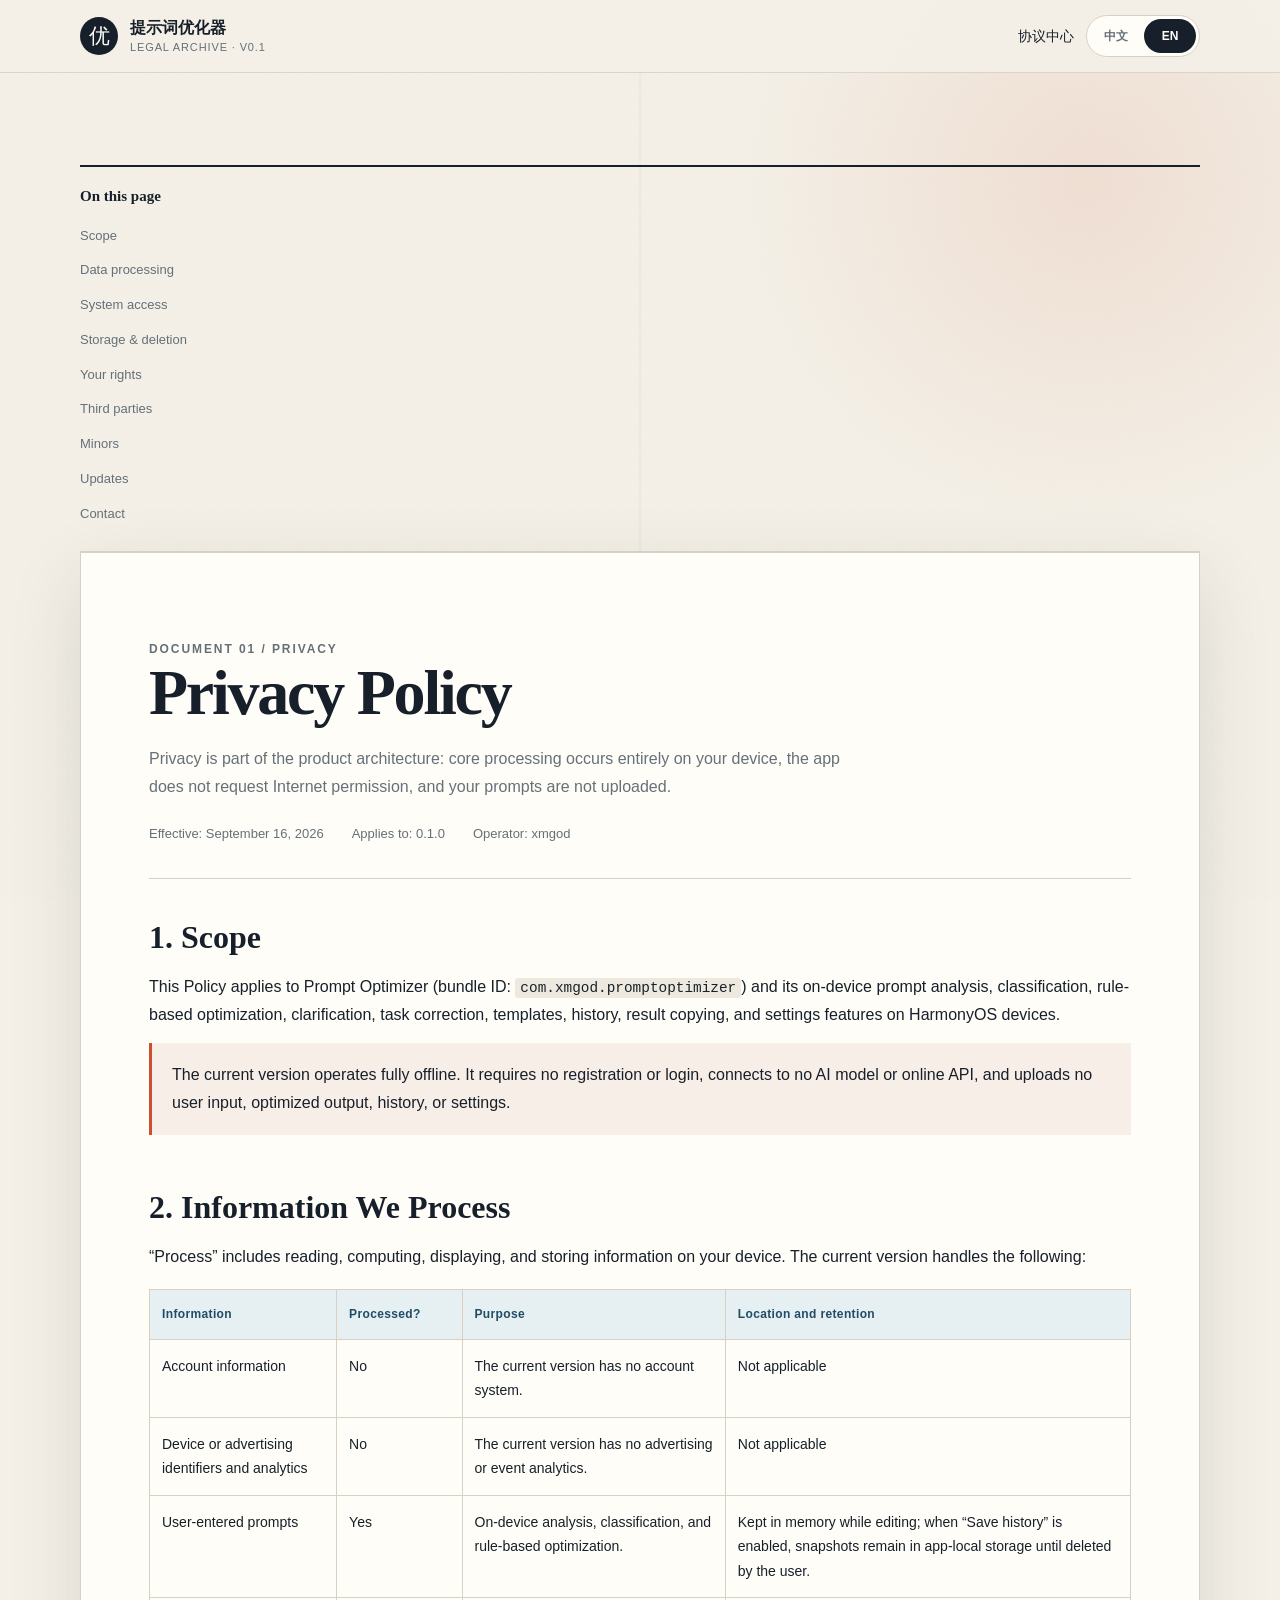
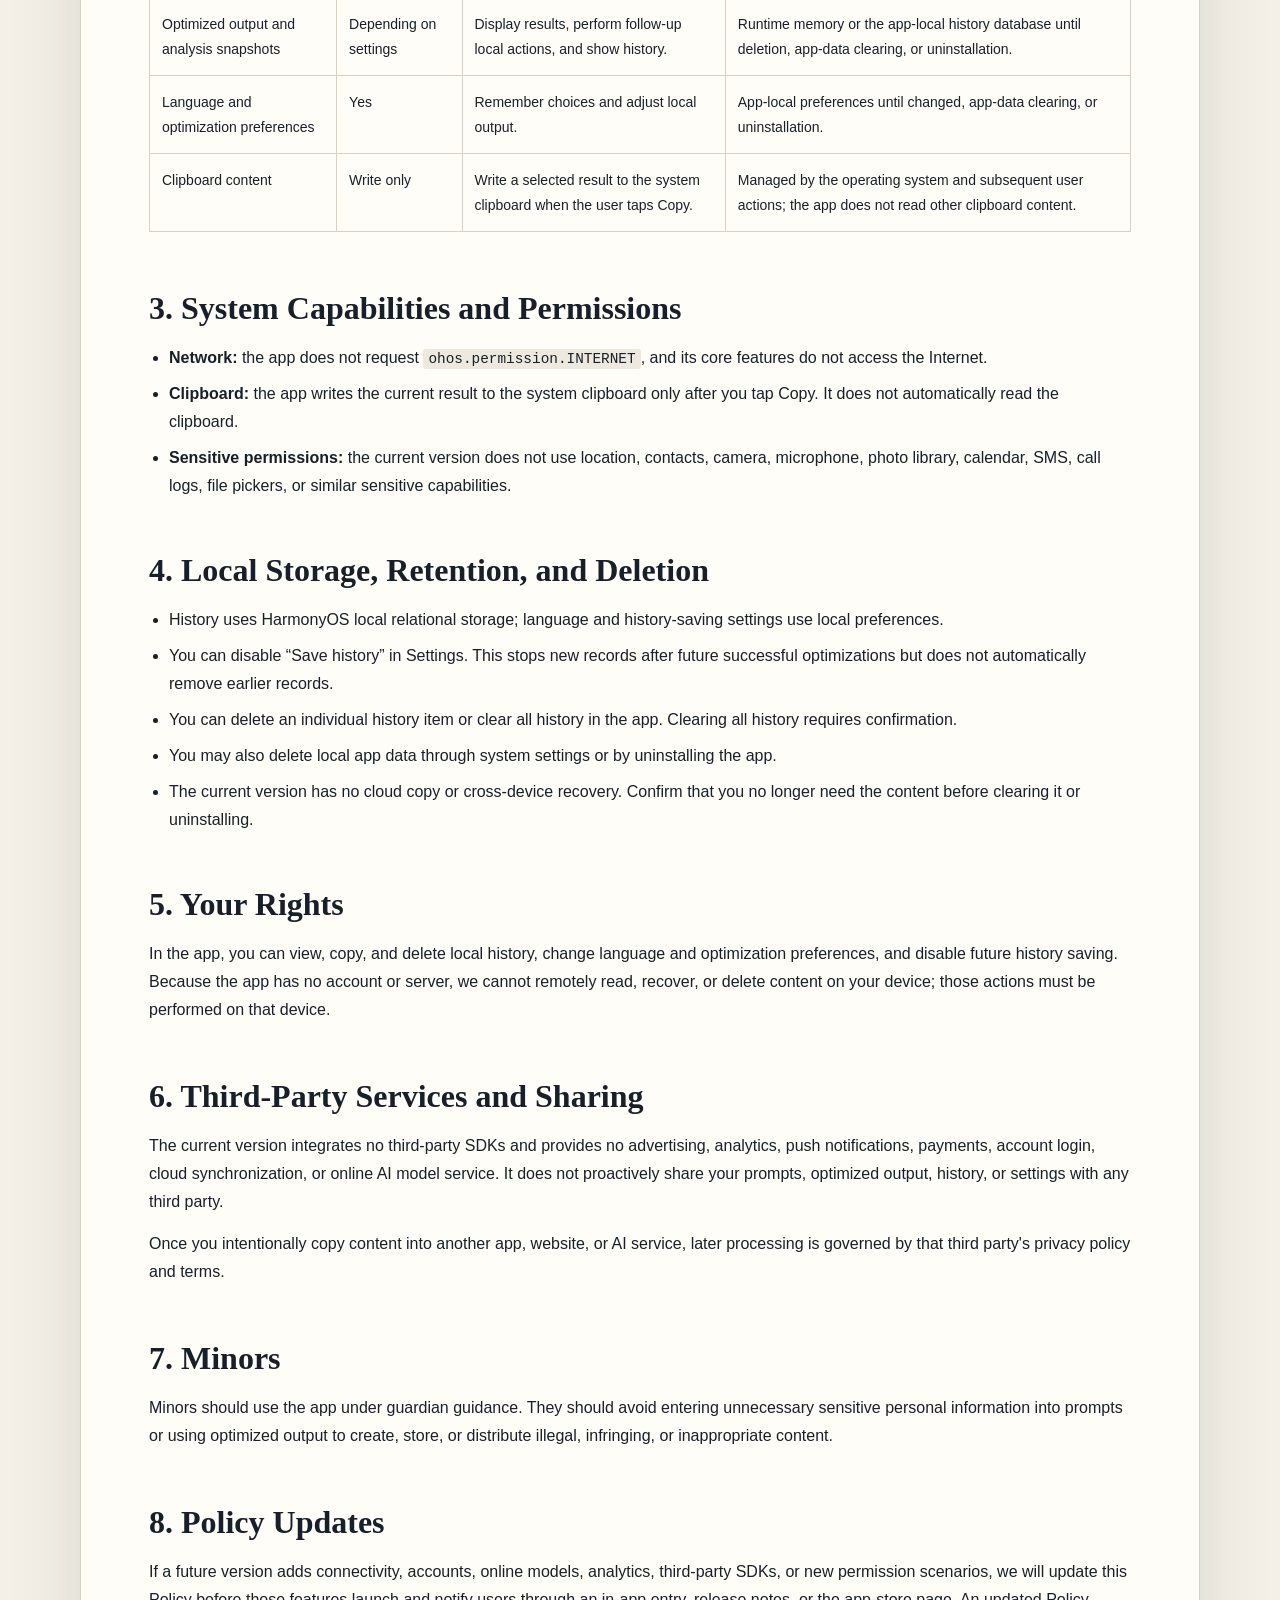
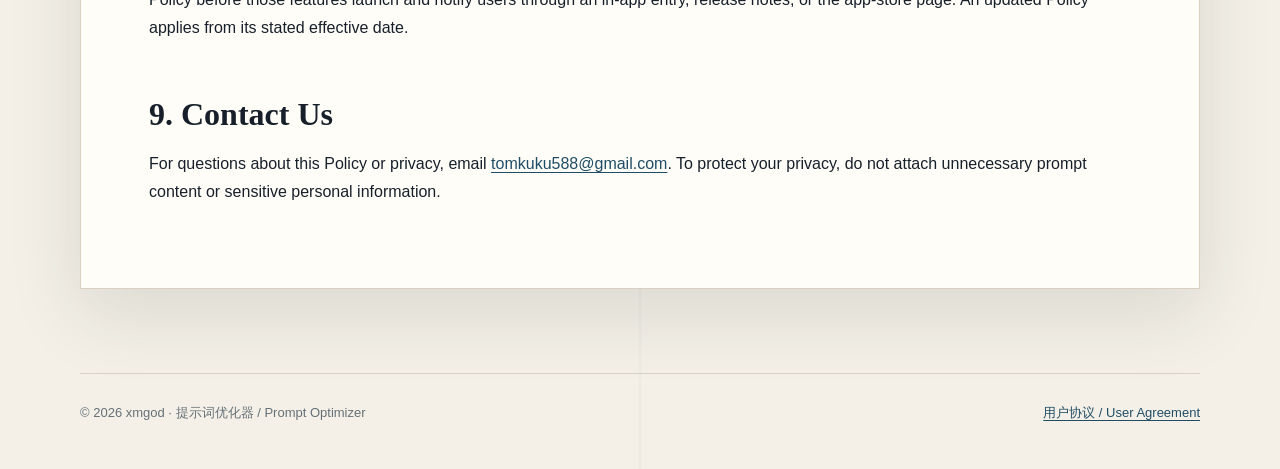
==== privacy-policy.html @ 8c2b7dfd "feat: 部署提示词优化器隐私政策与用户协议" ====
<!doctype html>
<html lang="zh-CN" data-language="zh">
<head>
  <meta charset="utf-8">
  <meta name="viewport" content="width=device-width, initial-scale=1">
  <meta name="description" content="提示词优化器隐私政策：完全离线，不上传用户提示词。">
  <meta name="theme-color" content="#f4f0e7">
  <title>隐私政策｜提示词优化器</title>
  <link rel="stylesheet" href="./styles.css">
</head>
<body data-title-zh="隐私政策｜提示词优化器" data-title-en="Privacy Policy | Prompt Optimizer">
  <a class="skip-link" href="#main">跳到主要内容 / Skip to content</a>
  <header class="site-header"><div class="header-inner">
    <a class="brand" href="./index.html"><span class="brand-mark" aria-hidden="true">优</span><span class="brand-copy"><strong>提示词优化器</strong><small>Legal archive · v0.1</small></span></a>
    <div class="header-tools"><a class="home-link" href="./index.html">协议中心</a><div class="language-switch" role="group" aria-label="语言 / Language"><button type="button" data-set-language="zh" aria-pressed="true">中文</button><button type="button" data-set-language="en" aria-pressed="false">EN</button></div></div>
  </div></header>

  <main class="page" id="main">
    <section class="legal-layout" data-language-panel="zh">
      <nav class="toc" aria-label="目录"><strong>本页目录</strong><a href="#zh-scope">适用范围</a><a href="#zh-data">信息处理</a><a href="#zh-capabilities">系统能力</a><a href="#zh-storage">存储与删除</a><a href="#zh-rights">用户权利</a><a href="#zh-third-party">第三方服务</a><a href="#zh-minors">未成年人</a><a href="#zh-updates">政策更新</a><a href="#zh-contact">联系我们</a></nav>
      <article class="legal-sheet">
        <header class="legal-title"><p class="eyebrow">DOCUMENT 01 / PRIVACY</p><h1>隐私政策</h1><p>我们把隐私保护做成产品结构的一部分：核心处理完全在设备本地完成，应用不申请网络权限，也不上传你的 Prompt。</p><div class="meta-row"><span>生效日期：2026 年 9 月 16 日</span><span>适用版本：0.1.0</span><span>运营者：xmgod</span></div></header>

        <section class="legal-section" id="zh-scope"><h2>1. 适用范围</h2><p>本政策适用于《提示词优化器》（包名：<code>com.xmgod.promptoptimizer</code>）在 HarmonyOS 设备上提供的提示词分析、分类、规则化优化、补充信息、任务纠正、模板、历史记录、结果复制及设置管理功能。</p><p class="notice">当前版本完全离线运行，不需要注册或登录，不连接 AI 模型或在线 API，不上传用户输入、优化结果、历史记录或设置。</p></section>

        <section class="legal-section" id="zh-data"><h2>2. 我们处理的信息</h2><p>“处理”包括在你的设备上读取、计算、展示和保存。当前版本涉及的信息如下：</p><div class="data-table-wrap"><table><thead><tr><th>信息类型</th><th>是否处理</th><th>处理目的</th><th>存储位置与期限</th></tr></thead><tbody>
          <tr><td>账号信息</td><td>否</td><td>当前版本不提供账号体系</td><td>不适用</td></tr>
          <tr><td>设备标识、广告标识与统计信息</td><td>否</td><td>当前版本不进行广告投放或埋点统计</td><td>不适用</td></tr>
          <tr><td>用户输入的 Prompt</td><td>是</td><td>在本机进行分析、分类和规则化优化</td><td>编辑期间保存在运行内存；开启“保存历史”后，优化快照保存在应用本地，直至用户删除</td></tr>
          <tr><td>优化结果与分析快照</td><td>视设置处理</td><td>展示结果、执行本地二次操作及查看历史</td><td>运行内存或应用本地历史数据库，直至用户删除、清除应用数据或卸载</td></tr>
          <tr><td>语言与优化偏好</td><td>是</td><td>记住用户选择并调整本地输出</td><td>应用本地偏好存储，直至用户修改、清除应用数据或卸载</td></tr>
          <tr><td>剪贴板内容</td><td>仅写入</td><td>用户点击“复制”时，将选定结果写入系统剪贴板</td><td>由设备系统及用户后续操作管理；应用不读取其他剪贴板内容</td></tr>
        </tbody></table></div></section>

        <section class="legal-section" id="zh-capabilities"><h2>3. 系统能力和权限</h2><ul><li><strong>网络：</strong>应用不申请 <code>ohos.permission.INTERNET</code>，核心功能不访问网络。</li><li><strong>剪贴板：</strong>只有在你主动点击复制按钮时，应用才将当前结果写入系统剪贴板；不会自动读取剪贴板。</li><li><strong>敏感权限：</strong>当前版本不使用定位、通讯录、相机、麦克风、相册、日历、短信、通话记录或文件选择器等敏感能力。</li></ul></section>

        <section class="legal-section" id="zh-storage"><h2>4. 本地存储、保留与删除</h2><ul><li>历史记录使用 HarmonyOS 本地关系型存储；语言、是否保存历史等设置使用本地偏好存储。</li><li>“保存历史”可在设置中关闭。关闭后，后续成功优化不再新增历史，但不会自动删除此前记录。</li><li>你可以删除单条历史或在应用内清空全部历史；清空全部历史前会再次确认。</li><li>你也可以通过系统设置清除应用数据，或卸载应用，以删除应用本地数据。</li><li>当前版本不提供云端副本或跨设备恢复。清除或卸载前，请自行确认不再需要相关内容。</li></ul></section>

        <section class="legal-section" id="zh-rights"><h2>5. 你的权利</h2><p>你可以在应用内查看、复制和删除本地历史记录，修改语言与优化偏好，以及关闭后续历史保存。由于应用没有账号和服务器，我们无法从远程读取、恢复或代为删除你设备上的内容；相关操作需在当前设备上完成。</p></section>

        <section class="legal-section" id="zh-third-party"><h2>6. 第三方服务与信息共享</h2><p>当前版本不集成第三方 SDK，不提供广告、统计、推送、支付、账号登录、云同步或在线模型服务，也不会主动向任何第三方共享你的 Prompt、优化结果、历史记录或设置。</p><p>当你主动复制内容并粘贴到其他应用、网站或 AI 服务后，后续处理由相应第三方的隐私政策和服务条款约束。</p></section>

        <section class="legal-section" id="zh-minors"><h2>7. 未成年人保护</h2><p>未成年人应在监护人指导下使用本应用，不应在 Prompt 中输入不必要的个人敏感信息，也不应利用优化结果制作、保存或传播违法违规、侵权或不适宜内容。</p></section>

        <section class="legal-section" id="zh-updates"><h2>8. 政策更新</h2><p>如未来版本新增联网、账号、在线模型、统计分析、第三方 SDK 或新的权限场景，我们将在相关功能上线前更新本政策，并通过应用内入口、版本说明或应用市场页面告知用户。更新后的政策自标明的生效日期起适用。</p></section>

        <section class="legal-section" id="zh-contact"><h2>9. 联系我们</h2><p>如对本政策或隐私保护有疑问，请发送邮件至 <a href="mailto:tomkuku588@gmail.com">tomkuku588@gmail.com</a>。为保护隐私，请勿在邮件中附带不必要的 Prompt 内容或个人敏感信息。</p></section>
      </article>
    </section>

    <section class="legal-layout" data-language-panel="en">
      <nav class="toc" aria-label="Contents"><strong>On this page</strong><a href="#en-scope">Scope</a><a href="#en-data">Data processing</a><a href="#en-capabilities">System access</a><a href="#en-storage">Storage & deletion</a><a href="#en-rights">Your rights</a><a href="#en-third-party">Third parties</a><a href="#en-minors">Minors</a><a href="#en-updates">Updates</a><a href="#en-contact">Contact</a></nav>
      <article class="legal-sheet">
        <header class="legal-title"><p class="eyebrow">DOCUMENT 01 / PRIVACY</p><h1>Privacy Policy</h1><p>Privacy is part of the product architecture: core processing occurs entirely on your device, the app does not request Internet permission, and your prompts are not uploaded.</p><div class="meta-row"><span>Effective: September 16, 2026</span><span>Applies to: 0.1.0</span><span>Operator: xmgod</span></div></header>

        <section class="legal-section" id="en-scope"><h2>1. Scope</h2><p>This Policy applies to Prompt Optimizer (bundle ID: <code>com.xmgod.promptoptimizer</code>) and its on-device prompt analysis, classification, rule-based optimization, clarification, task correction, templates, history, result copying, and settings features on HarmonyOS devices.</p><p class="notice">The current version operates fully offline. It requires no registration or login, connects to no AI model or online API, and uploads no user input, optimized output, history, or settings.</p></section>

        <section class="legal-section" id="en-data"><h2>2. Information We Process</h2><p>“Process” includes reading, computing, displaying, and storing information on your device. The current version handles the following:</p><div class="data-table-wrap"><table><thead><tr><th>Information</th><th>Processed?</th><th>Purpose</th><th>Location and retention</th></tr></thead><tbody>
          <tr><td>Account information</td><td>No</td><td>The current version has no account system.</td><td>Not applicable</td></tr>
          <tr><td>Device or advertising identifiers and analytics</td><td>No</td><td>The current version has no advertising or event analytics.</td><td>Not applicable</td></tr>
          <tr><td>User-entered prompts</td><td>Yes</td><td>On-device analysis, classification, and rule-based optimization.</td><td>Kept in memory while editing; when “Save history” is enabled, snapshots remain in app-local storage until deleted by the user.</td></tr>
          <tr><td>Optimized output and analysis snapshots</td><td>Depending on settings</td><td>Display results, perform follow-up local actions, and show history.</td><td>Runtime memory or the app-local history database until deletion, app-data clearing, or uninstallation.</td></tr>
          <tr><td>Language and optimization preferences</td><td>Yes</td><td>Remember choices and adjust local output.</td><td>App-local preferences until changed, app-data clearing, or uninstallation.</td></tr>
          <tr><td>Clipboard content</td><td>Write only</td><td>Write a selected result to the system clipboard when the user taps Copy.</td><td>Managed by the operating system and subsequent user actions; the app does not read other clipboard content.</td></tr>
        </tbody></table></div></section>

        <section class="legal-section" id="en-capabilities"><h2>3. System Capabilities and Permissions</h2><ul><li><strong>Network:</strong> the app does not request <code>ohos.permission.INTERNET</code>, and its core features do not access the Internet.</li><li><strong>Clipboard:</strong> the app writes the current result to the system clipboard only after you tap Copy. It does not automatically read the clipboard.</li><li><strong>Sensitive permissions:</strong> the current version does not use location, contacts, camera, microphone, photo library, calendar, SMS, call logs, file pickers, or similar sensitive capabilities.</li></ul></section>

        <section class="legal-section" id="en-storage"><h2>4. Local Storage, Retention, and Deletion</h2><ul><li>History uses HarmonyOS local relational storage; language and history-saving settings use local preferences.</li><li>You can disable “Save history” in Settings. This stops new records after future successful optimizations but does not automatically remove earlier records.</li><li>You can delete an individual history item or clear all history in the app. Clearing all history requires confirmation.</li><li>You may also delete local app data through system settings or by uninstalling the app.</li><li>The current version has no cloud copy or cross-device recovery. Confirm that you no longer need the content before clearing it or uninstalling.</li></ul></section>

        <section class="legal-section" id="en-rights"><h2>5. Your Rights</h2><p>In the app, you can view, copy, and delete local history, change language and optimization preferences, and disable future history saving. Because the app has no account or server, we cannot remotely read, recover, or delete content on your device; those actions must be performed on that device.</p></section>

        <section class="legal-section" id="en-third-party"><h2>6. Third-Party Services and Sharing</h2><p>The current version integrates no third-party SDKs and provides no advertising, analytics, push notifications, payments, account login, cloud synchronization, or online AI model service. It does not proactively share your prompts, optimized output, history, or settings with any third party.</p><p>Once you intentionally copy content into another app, website, or AI service, later processing is governed by that third party's privacy policy and terms.</p></section>

        <section class="legal-section" id="en-minors"><h2>7. Minors</h2><p>Minors should use the app under guardian guidance. They should avoid entering unnecessary sensitive personal information into prompts or using optimized output to create, store, or distribute illegal, infringing, or inappropriate content.</p></section>

        <section class="legal-section" id="en-updates"><h2>8. Policy Updates</h2><p>If a future version adds connectivity, accounts, online models, analytics, third-party SDKs, or new permission scenarios, we will update this Policy before those features launch and notify users through an in-app entry, release notes, or the app-store page. An updated Policy applies from its stated effective date.</p></section>

        <section class="legal-section" id="en-contact"><h2>9. Contact Us</h2><p>For questions about this Policy or privacy, email <a href="mailto:tomkuku588@gmail.com">tomkuku588@gmail.com</a>. To protect your privacy, do not attach unnecessary prompt content or sensitive personal information.</p></section>
      </article>
    </section>
  </main>

  <footer class="site-footer"><p>© 2026 xmgod · 提示词优化器 / Prompt Optimizer</p><p><a href="./user-agreement.html">用户协议 / User Agreement</a></p></footer>
  <script src="./script.js"></script>
</body>
</html>
---- styles.css ----
:root {
  color-scheme: light;
  --ink: #17202a;
  --paper: #f4f0e7;
  --sheet: #fffdf8;
  --muted: #657078;
  --line: #d8d1c3;
  --accent: #cc4f2f;
  --accent-dark: #96331d;
  --blue: #204d66;
  --blue-soft: #e6eff1;
  --shadow: 0 24px 70px rgba(37, 42, 45, 0.12);
  --serif: "Noto Serif SC", "Source Han Serif SC", "Songti SC", Georgia, serif;
  --sans: "HarmonyOS Sans SC", "Microsoft YaHei", "Segoe UI", sans-serif;
}

* { box-sizing: border-box; }
html { scroll-behavior: smooth; }
body {
  margin: 0;
  background:
    radial-gradient(circle at 85% 5%, rgba(204, 79, 47, 0.11), transparent 22rem),
    linear-gradient(90deg, transparent 49.85%, rgba(32, 77, 102, 0.045) 50%, transparent 50.15%),
    var(--paper);
  color: var(--ink);
  font-family: var(--sans);
  line-height: 1.75;
}
body::before {
  position: fixed;
  inset: 0;
  z-index: -1;
  background-image: url("data:image/svg+xml,%3Csvg xmlns='http://www.w3.org/2000/svg' width='120' height='120' viewBox='0 0 120 120'%3E%3Cfilter id='n'%3E%3CfeTurbulence type='fractalNoise' baseFrequency='.75' numOctaves='2' stitchTiles='stitch'/%3E%3C/filter%3E%3Crect width='100%25' height='100%25' filter='url(%23n)' opacity='.025'/%3E%3C/svg%3E");
  content: "";
  pointer-events: none;
}
a { color: var(--blue); text-underline-offset: 3px; }
a:hover { color: var(--accent-dark); }
button, a { -webkit-tap-highlight-color: transparent; }
:focus-visible { outline: 3px solid rgba(204, 79, 47, 0.45); outline-offset: 3px; }

.skip-link {
  position: fixed;
  left: 18px;
  top: -80px;
  z-index: 100;
  padding: 10px 16px;
  background: var(--ink);
  color: white;
  transition: top 160ms ease;
}
.skip-link:focus { top: 18px; }

.site-header {
  position: sticky;
  top: 0;
  z-index: 20;
  border-bottom: 1px solid rgba(23, 32, 42, 0.13);
  background: rgba(244, 240, 231, 0.91);
  backdrop-filter: blur(18px);
}
.header-inner, .page, .site-footer {
  width: min(1120px, calc(100% - 36px));
  margin: 0 auto;
}
.header-inner {
  display: flex;
  min-height: 72px;
  align-items: center;
  justify-content: space-between;
  gap: 24px;
}
.brand { display: flex; align-items: center; gap: 12px; color: var(--ink); text-decoration: none; }
.brand-mark {
  display: grid;
  width: 38px;
  height: 38px;
  place-items: center;
  border-radius: 50%;
  background: var(--ink);
  color: var(--sheet);
  font-family: var(--serif);
  font-size: 21px;
}
.brand-copy strong, .brand-copy small { display: block; line-height: 1.25; }
.brand-copy strong { font-family: var(--serif); font-size: 16px; }
.brand-copy small { margin-top: 3px; color: var(--muted); font-size: 11px; letter-spacing: .08em; text-transform: uppercase; }
.header-tools { display: flex; align-items: center; gap: 12px; }
.home-link { color: var(--ink); font-size: 14px; text-decoration: none; }
.language-switch {
  display: flex;
  gap: 2px;
  padding: 3px;
  border: 1px solid var(--line);
  border-radius: 999px;
  background: var(--sheet);
}
.language-switch button {
  min-width: 52px;
  min-height: 34px;
  border: 0;
  border-radius: 999px;
  background: transparent;
  color: var(--muted);
  cursor: pointer;
  font: 700 12px/1 var(--sans);
}
.language-switch button[aria-pressed="true"] { background: var(--ink); color: white; }

.page { padding: clamp(48px, 8vw, 92px) 0 84px; }
.hero {
  display: grid;
  grid-template-columns: minmax(0, 1.35fr) minmax(240px, .65fr);
  gap: clamp(32px, 7vw, 88px);
  align-items: end;
  margin-bottom: 52px;
}
.eyebrow { margin: 0 0 18px; color: var(--accent-dark); font-size: 12px; font-weight: 800; letter-spacing: .16em; text-transform: uppercase; }
h1, h2, h3 { font-family: var(--serif); font-weight: 700; }
h1 { max-width: 850px; margin: 0; font-size: clamp(42px, 8vw, 84px); line-height: 1.04; letter-spacing: -.035em; }
.hero-lead { max-width: 720px; margin: 24px 0 0; color: var(--muted); font-size: clamp(17px, 2.1vw, 21px); }
.offline-seal {
  position: relative;
  display: grid;
  aspect-ratio: 1;
  max-width: 250px;
  place-items: center;
  justify-self: end;
  padding: 28px;
  border: 1px solid var(--accent);
  border-radius: 50%;
  color: var(--accent-dark);
  text-align: center;
  transform: rotate(3deg);
}
.offline-seal::before { position: absolute; inset: 8px; border: 1px dashed var(--accent); border-radius: inherit; content: ""; }
.offline-seal strong { display: block; font: 700 clamp(22px, 3vw, 34px)/1.12 var(--serif); }
.offline-seal span { display: block; margin-top: 10px; font-size: 12px; font-weight: 800; letter-spacing: .1em; }

.document-grid { display: grid; grid-template-columns: repeat(2, minmax(0, 1fr)); gap: 18px; }
.document-card {
  position: relative;
  min-height: 310px;
  overflow: hidden;
  padding: clamp(26px, 5vw, 44px);
  border: 1px solid var(--line);
  background: var(--sheet);
  box-shadow: var(--shadow);
  color: var(--ink);
  text-decoration: none;
  transition: transform 180ms ease, border-color 180ms ease;
}
.document-card:hover { border-color: var(--accent); color: var(--ink); transform: translateY(-5px); }
.document-card::after { position: absolute; right: 30px; bottom: 20px; color: var(--accent); content: "↗"; font-size: 32px; }
.document-number { color: var(--accent-dark); font: 700 13px/1 var(--sans); letter-spacing: .12em; }
.document-card h2 { max-width: 370px; margin: 42px 0 12px; font-size: clamp(28px, 4vw, 44px); line-height: 1.12; }
.document-card p { max-width: 430px; margin: 0; color: var(--muted); }
.facts { display: grid; grid-template-columns: repeat(4, 1fr); margin-top: 20px; border: 1px solid var(--line); background: rgba(255,253,248,.55); }
.fact { padding: 20px; border-right: 1px solid var(--line); }
.fact:last-child { border-right: 0; }
.fact span, .fact strong { display: block; }
.fact span { margin-bottom: 5px; color: var(--muted); font-size: 12px; }
.fact strong { font-size: 14px; overflow-wrap: anywhere; }

.legal-layout { display: grid; grid-template-columns: 230px minmax(0, 1fr); gap: 46px; align-items: start; }
.toc { position: sticky; top: 102px; padding: 20px 0; border-top: 2px solid var(--ink); border-bottom: 1px solid var(--line); }
.toc strong { display: block; margin-bottom: 12px; font: 700 15px/1.3 var(--serif); }
.toc a { display: block; padding: 6px 0; color: var(--muted); font-size: 13px; text-decoration: none; }
.toc a:hover { color: var(--accent-dark); }
.legal-sheet { padding: clamp(28px, 6vw, 68px); border: 1px solid var(--line); background: var(--sheet); box-shadow: var(--shadow); }
.legal-title { padding-bottom: 32px; border-bottom: 1px solid var(--line); }
.legal-title h1 { font-size: clamp(36px, 6vw, 64px); }
.legal-title p { max-width: 720px; margin: 18px 0 0; color: var(--muted); }
.meta-row { display: flex; flex-wrap: wrap; gap: 10px 28px; margin-top: 22px; color: var(--muted); font-size: 13px; }
.legal-section { scroll-margin-top: 104px; padding-top: 38px; }
.legal-section h2 { margin: 0 0 16px; font-size: clamp(24px, 3vw, 32px); line-height: 1.25; }
.legal-section h3 { margin: 28px 0 10px; font-size: 20px; }
.legal-section p { margin: 0 0 14px; }
.legal-section ul { margin: 12px 0; padding-left: 1.25rem; }
.legal-section li + li { margin-top: 8px; }
.notice { padding: 18px 20px; border-left: 3px solid var(--accent); background: #f8eee8; }
.data-table-wrap { overflow-x: auto; margin: 18px 0; }
table { width: 100%; min-width: 680px; border-collapse: collapse; font-size: 14px; }
th, td { padding: 14px 12px; border: 1px solid var(--line); text-align: left; vertical-align: top; }
th { background: var(--blue-soft); color: var(--blue); font-size: 12px; letter-spacing: .03em; }
code { padding: 2px 5px; border-radius: 3px; background: #eee9de; font-family: Consolas, monospace; font-size: .9em; }

.site-footer { display: flex; justify-content: space-between; gap: 24px; padding: 28px 0 44px; border-top: 1px solid var(--line); color: var(--muted); font-size: 13px; }
.site-footer p { margin: 0; }
[data-language-panel="en"] { display: none; }
html[data-language="en"] [data-language-panel="zh"] { display: none; }
html[data-language="en"] [data-language-panel="en"] { display: block; }

@media (max-width: 780px) {
  .home-link { display: none; }
  .header-inner { min-height: 64px; }
  .brand-copy small { display: none; }
  .hero { grid-template-columns: 1fr; }
  .offline-seal { width: 185px; justify-self: start; }
  .document-grid { grid-template-columns: 1fr; }
  .facts { grid-template-columns: repeat(2, 1fr); }
  .fact:nth-child(2) { border-right: 0; }
  .fact:nth-child(-n+2) { border-bottom: 1px solid var(--line); }
  .legal-layout { grid-template-columns: 1fr; }
  .toc { position: static; display: none; }
  .site-footer { display: block; }
  .site-footer p + p { margin-top: 8px; }
}

@media (prefers-reduced-motion: reduce) {
  html { scroll-behavior: auto; }
  *, *::before, *::after { animation-duration: .01ms !important; transition-duration: .01ms !important; }
}
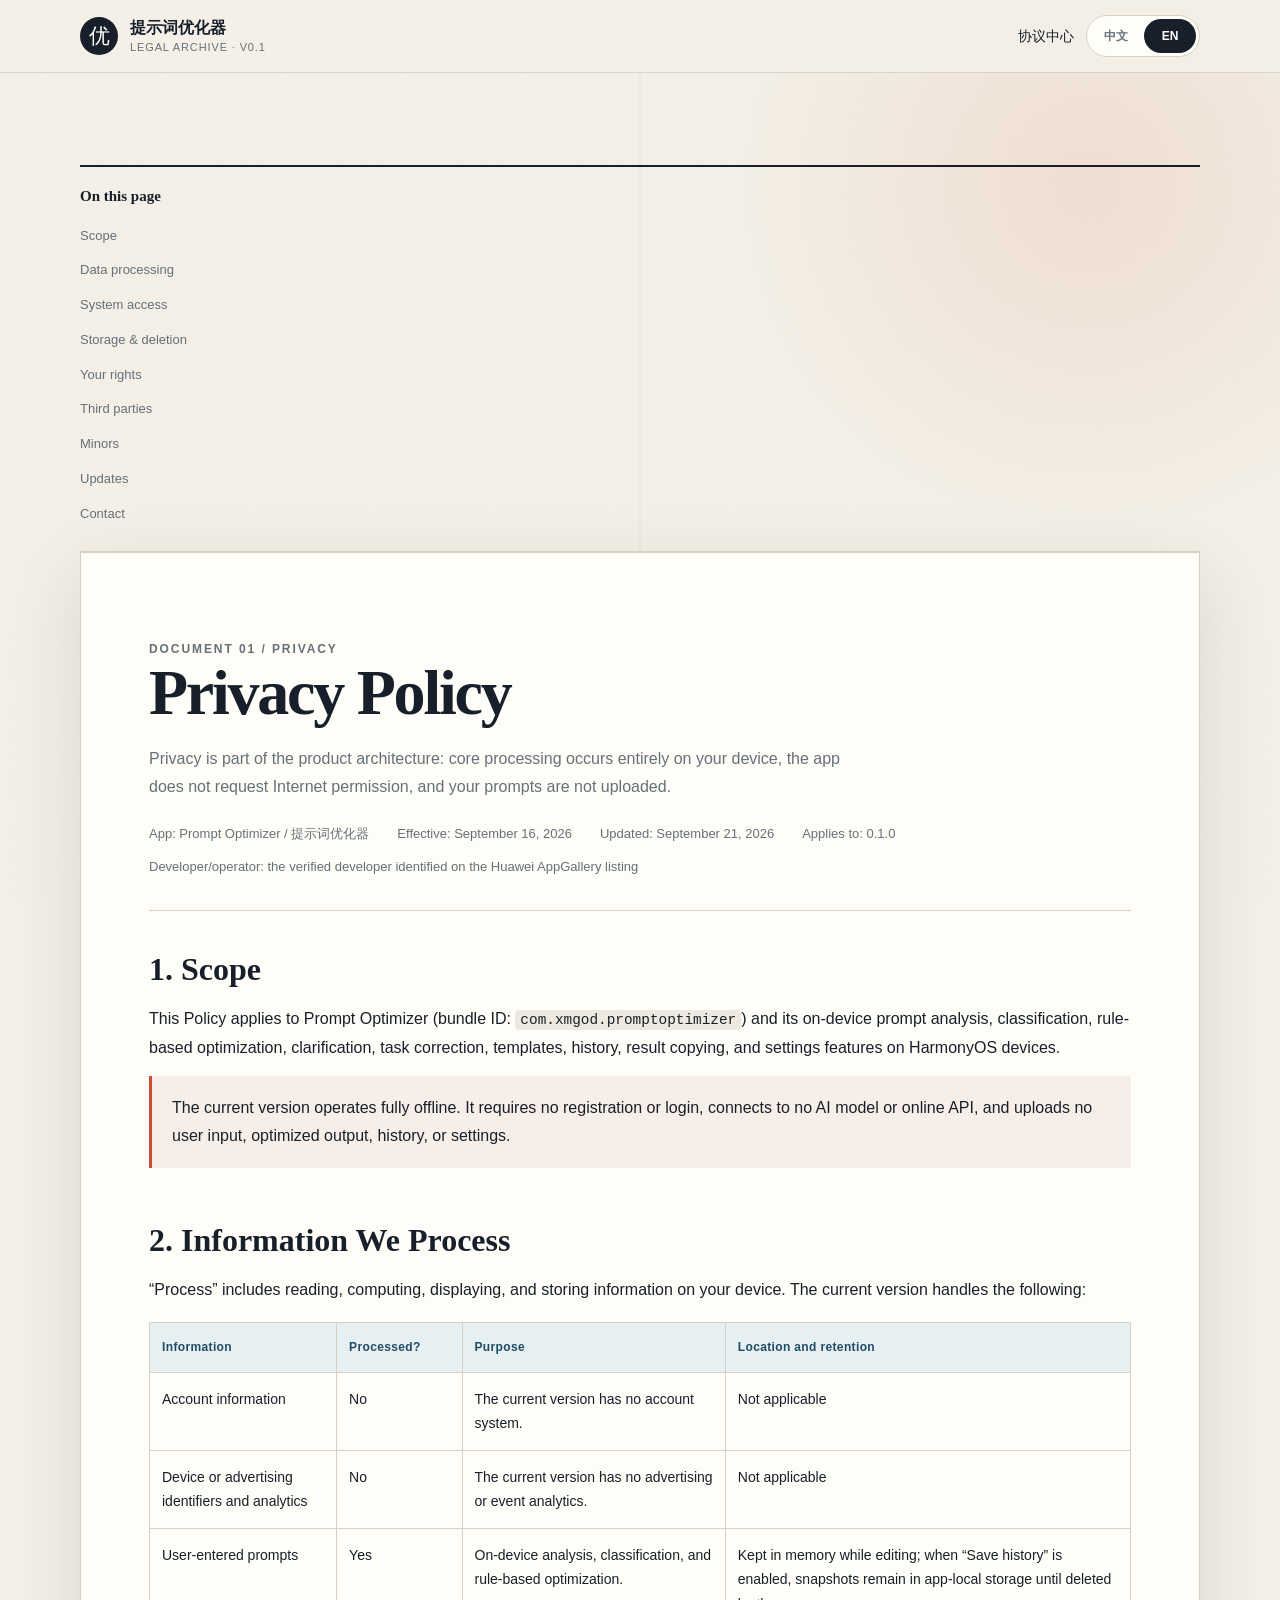
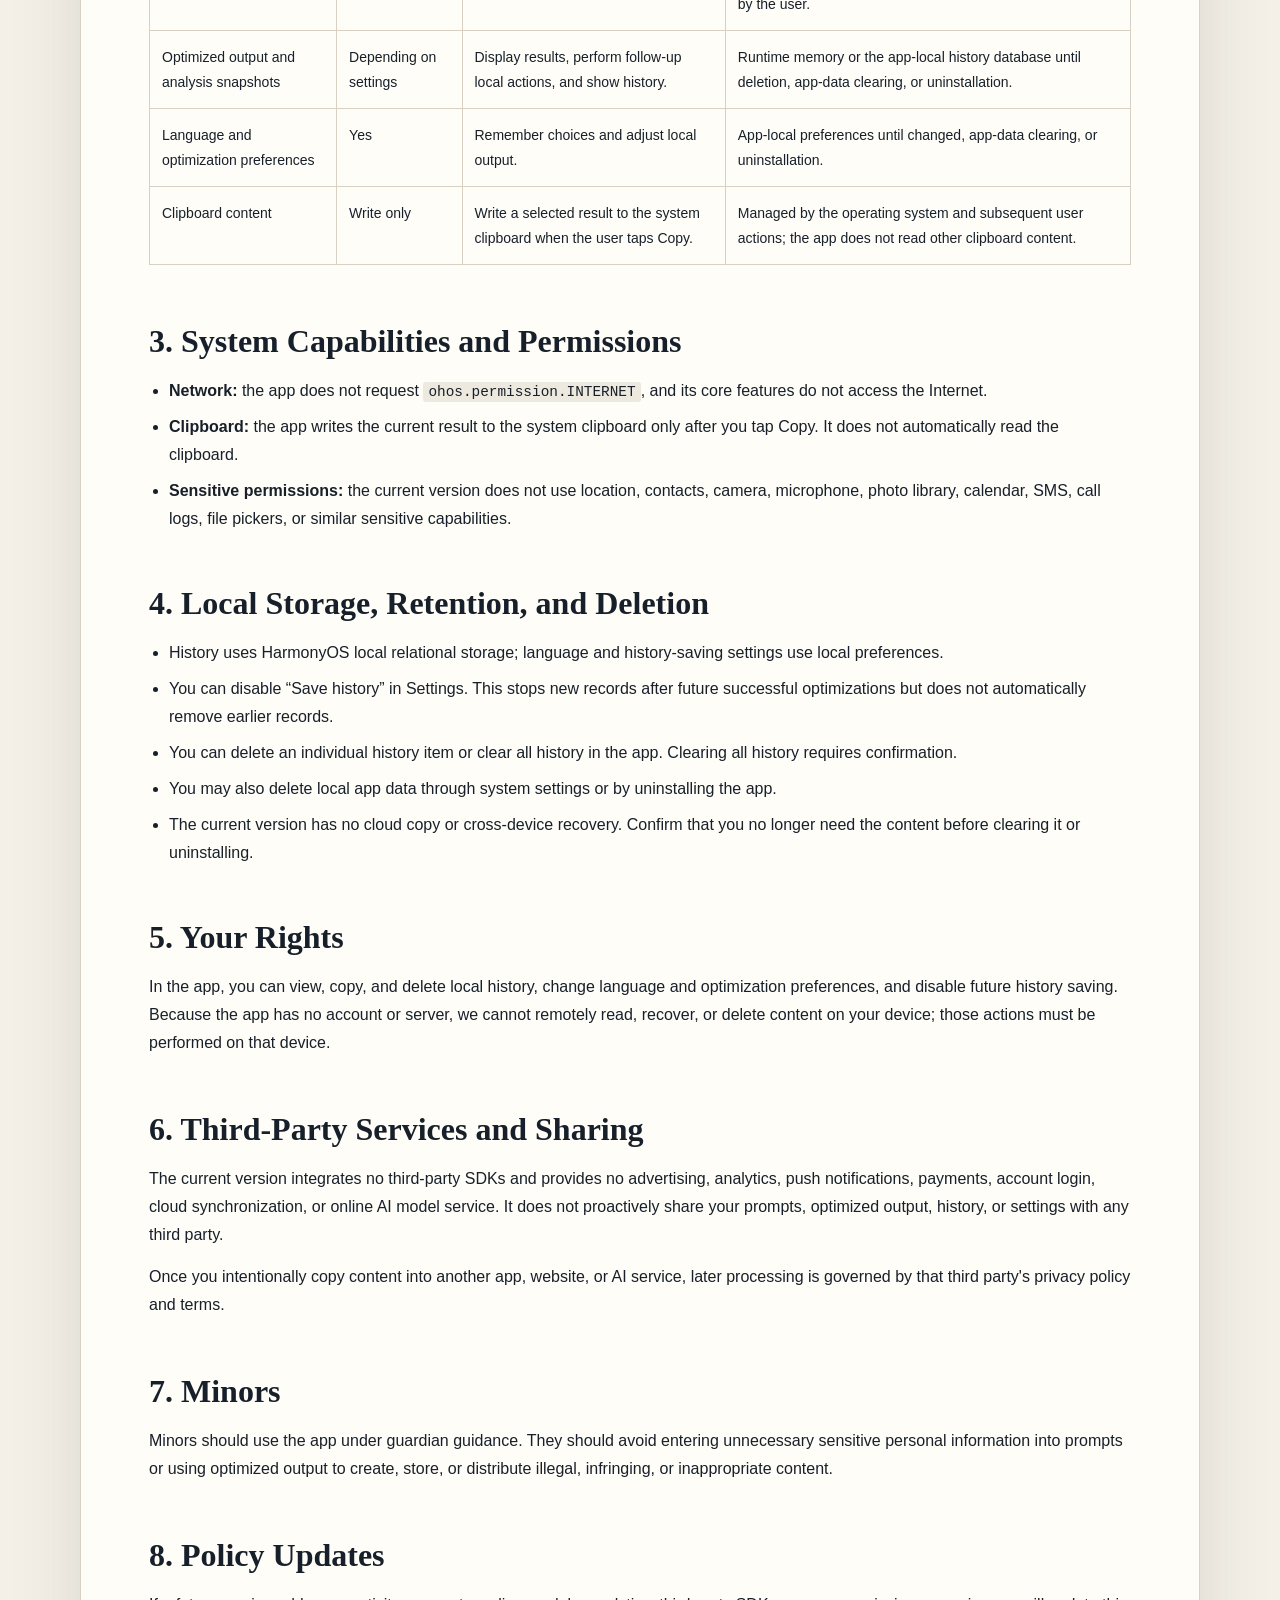
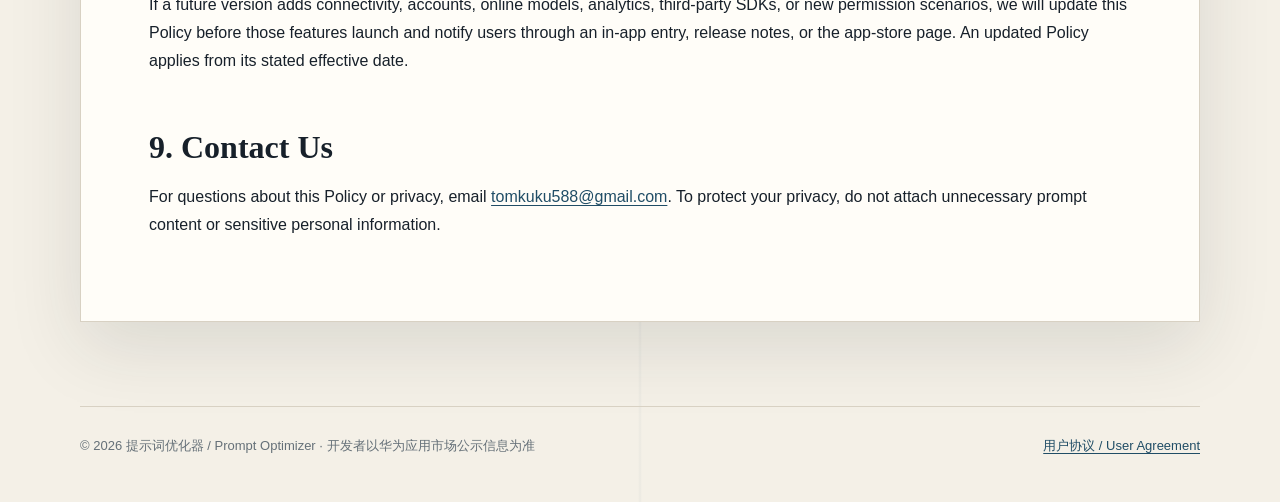
==== commit fd993d6f: "fix: 统一协议页应用与开发者信息" ====
--- a/privacy-policy.html
+++ b/privacy-policy.html
@@ -19,7 +19,7 @@
     <section class="legal-layout" data-language-panel="zh">
       <nav class="toc" aria-label="目录"><strong>本页目录</strong><a href="#zh-scope">适用范围</a><a href="#zh-data">信息处理</a><a href="#zh-capabilities">系统能力</a><a href="#zh-storage">存储与删除</a><a href="#zh-rights">用户权利</a><a href="#zh-third-party">第三方服务</a><a href="#zh-minors">未成年人</a><a href="#zh-updates">政策更新</a><a href="#zh-contact">联系我们</a></nav>
       <article class="legal-sheet">
-        <header class="legal-title"><p class="eyebrow">DOCUMENT 01 / PRIVACY</p><h1>隐私政策</h1><p>我们把隐私保护做成产品结构的一部分：核心处理完全在设备本地完成，应用不申请网络权限，也不上传你的 Prompt。</p><div class="meta-row"><span>生效日期：2026 年 9 月 16 日</span><span>适用版本：0.1.0</span><span>运营者：xmgod</span></div></header>
+        <header class="legal-title"><p class="eyebrow">DOCUMENT 01 / PRIVACY</p><h1>隐私政策</h1><p>我们把隐私保护做成产品结构的一部分：核心处理完全在设备本地完成，应用不申请网络权限，也不上传你的 Prompt。</p><div class="meta-row"><span>应用名称：提示词优化器</span><span>生效日期：2026 年 9 月 16 日</span><span>更新日期：2026 年 9 月 21 日</span><span>适用版本：0.1.0</span><span>开发者/运营者：华为应用市场页面公示的开发者（实名认证主体）</span></div></header>
 
         <section class="legal-section" id="zh-scope"><h2>1. 适用范围</h2><p>本政策适用于《提示词优化器》（包名：<code>com.xmgod.promptoptimizer</code>）在 HarmonyOS 设备上提供的提示词分析、分类、规则化优化、补充信息、任务纠正、模板、历史记录、结果复制及设置管理功能。</p><p class="notice">当前版本完全离线运行，不需要注册或登录，不连接 AI 模型或在线 API，不上传用户输入、优化结果、历史记录或设置。</p></section>
 
@@ -51,7 +51,7 @@
     <section class="legal-layout" data-language-panel="en">
       <nav class="toc" aria-label="Contents"><strong>On this page</strong><a href="#en-scope">Scope</a><a href="#en-data">Data processing</a><a href="#en-capabilities">System access</a><a href="#en-storage">Storage & deletion</a><a href="#en-rights">Your rights</a><a href="#en-third-party">Third parties</a><a href="#en-minors">Minors</a><a href="#en-updates">Updates</a><a href="#en-contact">Contact</a></nav>
       <article class="legal-sheet">
-        <header class="legal-title"><p class="eyebrow">DOCUMENT 01 / PRIVACY</p><h1>Privacy Policy</h1><p>Privacy is part of the product architecture: core processing occurs entirely on your device, the app does not request Internet permission, and your prompts are not uploaded.</p><div class="meta-row"><span>Effective: September 16, 2026</span><span>Applies to: 0.1.0</span><span>Operator: xmgod</span></div></header>
+        <header class="legal-title"><p class="eyebrow">DOCUMENT 01 / PRIVACY</p><h1>Privacy Policy</h1><p>Privacy is part of the product architecture: core processing occurs entirely on your device, the app does not request Internet permission, and your prompts are not uploaded.</p><div class="meta-row"><span>App: Prompt Optimizer / 提示词优化器</span><span>Effective: September 16, 2026</span><span>Updated: September 21, 2026</span><span>Applies to: 0.1.0</span><span>Developer/operator: the verified developer identified on the Huawei AppGallery listing</span></div></header>
 
         <section class="legal-section" id="en-scope"><h2>1. Scope</h2><p>This Policy applies to Prompt Optimizer (bundle ID: <code>com.xmgod.promptoptimizer</code>) and its on-device prompt analysis, classification, rule-based optimization, clarification, task correction, templates, history, result copying, and settings features on HarmonyOS devices.</p><p class="notice">The current version operates fully offline. It requires no registration or login, connects to no AI model or online API, and uploads no user input, optimized output, history, or settings.</p></section>
 
@@ -81,7 +81,7 @@
     </section>
   </main>
 
-  <footer class="site-footer"><p>© 2026 xmgod · 提示词优化器 / Prompt Optimizer</p><p><a href="./user-agreement.html">用户协议 / User Agreement</a></p></footer>
+  <footer class="site-footer"><p>© 2026 提示词优化器 / Prompt Optimizer · 开发者以华为应用市场公示信息为准</p><p><a href="./user-agreement.html">用户协议 / User Agreement</a></p></footer>
   <script src="./script.js"></script>
 </body>
 </html>
